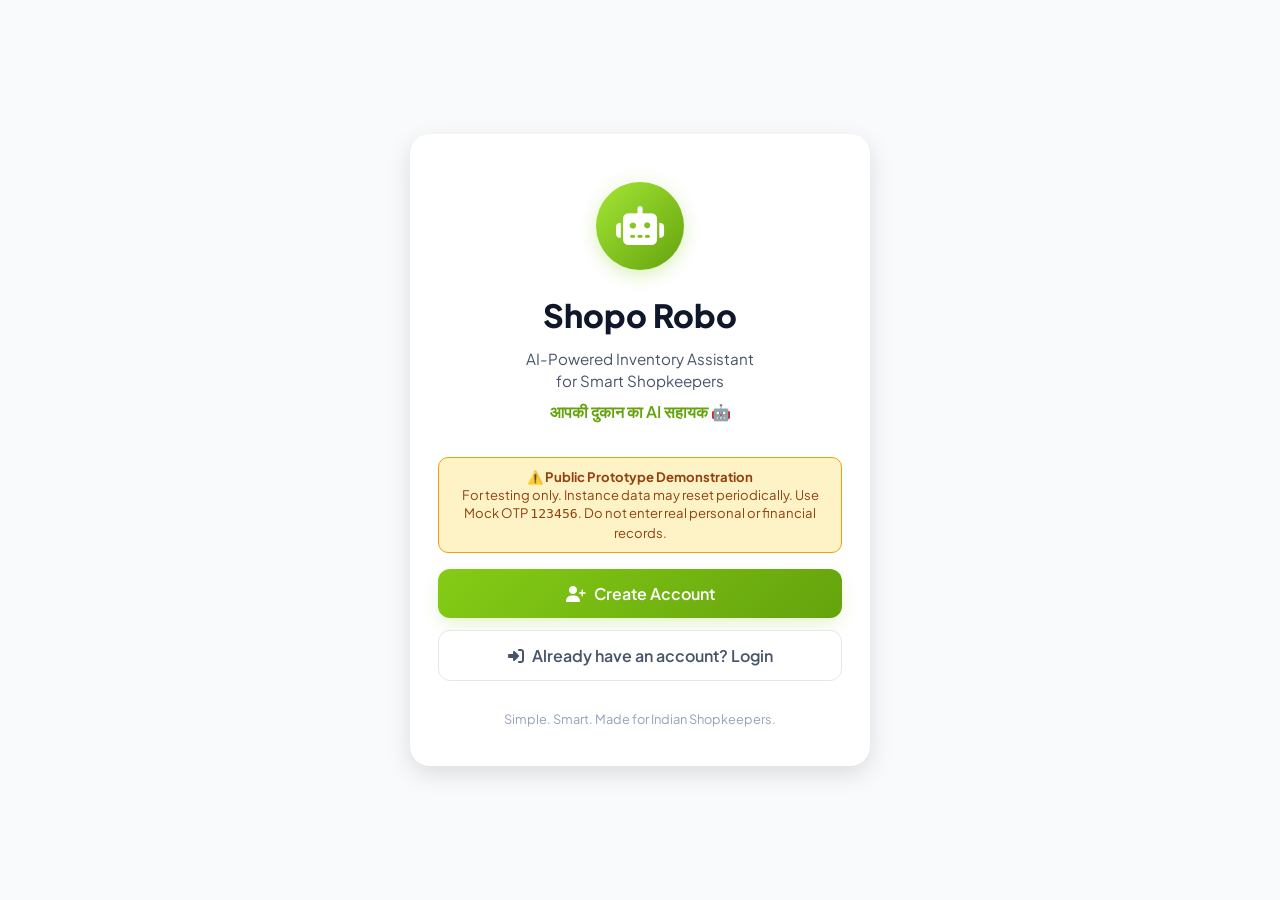
==== auth/index.html @ c1ab6dae "Initial Shopo Robo prototype" ====
<!DOCTYPE html>
<html lang="en">
<head>
    <meta charset="UTF-8">
    <meta name="viewport" content="width=device-width, initial-scale=1.0, maximum-scale=1.0, user-scalable=no">
    <title>Shopo Robo — Welcome</title>
    <link rel="icon" href="/icons/icon.svg" type="image/svg+xml">
    <link rel="manifest" href="/manifest.json">
    <link href="https://fonts.googleapis.com/css2?family=Plus+Jakarta+Sans:wght@400;500;600;700;800&display=swap" rel="stylesheet">
    <link rel="stylesheet" href="https://cdnjs.cloudflare.com/ajax/libs/font-awesome/6.5.1/css/all.min.css">
    <link rel="stylesheet" href="auth.css">
</head>
<body>
    <!-- ============================================= -->
    <!-- PROGRESS BAR (visible during registration)    -->
    <!-- ============================================= -->
    <div class="progress-bar-container" id="progressBar" style="display:none;">
        <div class="progress-track">
            <div class="progress-step completed" data-step="1">
                <div class="step-circle">1</div>
                <span class="step-label">Details</span>
            </div>
            <div class="progress-line" data-line="1"></div>
            <div class="progress-step" data-step="2">
                <div class="step-circle">2</div>
                <span class="step-label">Verify</span>
            </div>
            <div class="progress-line" data-line="2"></div>
            <div class="progress-step" data-step="3">
                <div class="step-circle">3</div>
                <span class="step-label">Password</span>
            </div>
            <div class="progress-line" data-line="3"></div>
            <div class="progress-step" data-step="4">
                <div class="step-circle">4</div>
                <span class="step-label">Shop</span>
            </div>
        </div>
    </div>

    <!-- ============================================= -->
    <!-- TOAST NOTIFICATION                            -->
    <!-- ============================================= -->
    <div class="toast-container" id="toastContainer"></div>

    <!-- ============================================= -->
    <!-- SCREEN 1: WELCOME                             -->
    <!-- ============================================= -->
    <div class="auth-screen active" id="screen-welcome">
        <div class="auth-card welcome-card">
            <div class="brand-mascot">
                <div class="mascot-circle">
                    <i class="fas fa-robot"></i>
                </div>
                <div class="mascot-glow"></div>
            </div>
            <h1 class="brand-title">Shopo Robo</h1>
            <p class="brand-tagline">AI-Powered Inventory Assistant<br>for Smart Shopkeepers</p>
            <p class="brand-hindi">आपकी दुकान का AI सहायक 🤖</p>

            <div class="prototype-warning-banner" style="background:#FEF3C7; border:1px solid #F59E0B; color:#92400E; padding:10px 14px; border-radius:10px; margin:16px 0; font-size:0.82rem; line-height:1.4; text-align:center;">
                <strong>⚠️ Public Prototype Demonstration</strong><br>
                For testing only. Instance data may reset periodically. Use Mock OTP <code>123456</code>. Do not enter real personal or financial records.
            </div>

            <div class="welcome-actions">
                <button class="btn btn-primary btn-lg" onclick="navigateTo('register')">
                    <i class="fas fa-user-plus"></i> Create Account
                </button>
                <button class="btn btn-secondary btn-lg" onclick="navigateTo('login')">
                    <i class="fas fa-sign-in-alt"></i> Already have an account? Login
                </button>
            </div>

            <div class="welcome-footer">
                <p>Simple. Smart. Made for Indian Shopkeepers.</p>
            </div>
        </div>
    </div>

    <!-- ============================================= -->
    <!-- SCREEN 2: CREATE ACCOUNT (Registration)       -->
    <!-- ============================================= -->
    <div class="auth-screen" id="screen-register">
        <div class="auth-card">
            <button class="btn-back" onclick="navigateTo('welcome')">
                <i class="fas fa-arrow-left"></i> Back
            </button>
            <div class="card-header">
                <div class="header-icon"><i class="fas fa-user-plus"></i></div>
                <h2>Create Your Account</h2>
                <p>Start managing your shop with AI</p>
            </div>

            <form id="registerForm" onsubmit="handleRegister(event)">
                <div class="form-group">
                    <label for="regName">
                        <i class="fas fa-user"></i> Full Name
                    </label>
                    <input type="text" id="regName" placeholder="e.g. Ramesh Kumar"
                           required autocomplete="name" maxlength="100">
                    <span class="field-hint">Your name as it appears on your shop</span>
                </div>

                <div class="form-group">
                    <label for="regEmail">
                        <i class="fas fa-envelope"></i> Email Address
                    </label>
                    <input type="email" id="regEmail" placeholder="e.g. ramesh@gmail.com"
                           required autocomplete="email">
                    <span class="field-hint">For account recovery and updates</span>
                </div>

                <div class="form-group">
                    <label for="regMobile">
                        <i class="fas fa-mobile-alt"></i> Mobile Number
                    </label>
                    <div class="mobile-input-group">
                        <span class="country-code">+91</span>
                        <input type="tel" id="regMobile" placeholder="9876543210"
                               required pattern="[6-9][0-9]{9}" maxlength="10"
                               autocomplete="tel">
                    </div>
                    <span class="field-hint">10-digit Indian mobile number (starting with 6-9)</span>
                </div>

                <button type="submit" class="btn btn-primary btn-lg btn-block" id="btnRegister">
                    Continue <i class="fas fa-arrow-right"></i>
                </button>
            </form>
        </div>
    </div>

    <!-- ============================================= -->
    <!-- SCREEN 3: OTP VERIFICATION                    -->
    <!-- ============================================= -->
    <div class="auth-screen" id="screen-otp">
        <div class="auth-card">
            <button class="btn-back" onclick="navigateTo('register')">
                <i class="fas fa-arrow-left"></i> Back
            </button>
            <div class="card-header">
                <div class="header-icon"><i class="fas fa-shield-alt"></i></div>
                <h2>Verify Your Mobile</h2>
                <p>Enter the 6-digit OTP sent to <strong id="otpMobileDisplay"></strong></p>
            </div>

            <!-- Mock mode banner -->
            <div class="mock-banner" id="mockBanner" style="display:none;" title="Click to fill mock OTP">
                <i class="fas fa-flask"></i>
                <span>
                    <strong>Development Mode</strong> — No real SMS sent.<br>
                    Use OTP: <code id="mockOtpCode">123456</code> <span style="font-size:0.75rem; text-decoration:underline; cursor:pointer;">(click to auto-fill)</span>
                </span>
            </div>

            <form id="otpForm" onsubmit="handleOtpVerify(event)">
                <div class="otp-input-group">
                    <input type="text" class="otp-box" maxlength="1" data-index="0" inputmode="numeric" pattern="[0-9]" autocomplete="one-time-code">
                    <input type="text" class="otp-box" maxlength="1" data-index="1" inputmode="numeric" pattern="[0-9]">
                    <input type="text" class="otp-box" maxlength="1" data-index="2" inputmode="numeric" pattern="[0-9]">
                    <input type="text" class="otp-box" maxlength="1" data-index="3" inputmode="numeric" pattern="[0-9]">
                    <input type="text" class="otp-box" maxlength="1" data-index="4" inputmode="numeric" pattern="[0-9]">
                    <input type="text" class="otp-box" maxlength="1" data-index="5" inputmode="numeric" pattern="[0-9]">
                </div>

                <button type="submit" class="btn btn-primary btn-lg btn-block" id="btnVerifyOtp">
                    Verify OTP <i class="fas fa-check"></i>
                </button>

                <div class="otp-footer">
                    <p class="otp-timer" id="otpTimer">Resend OTP in <span id="otpCountdown">30</span>s</p>
                    <button type="button" class="btn-link" id="btnResendOtp" onclick="handleResendOtp()" style="display:none;">
                        <i class="fas fa-redo"></i> Resend OTP
                    </button>
                </div>
            </form>
        </div>
    </div>

    <!-- ============================================= -->
    <!-- SCREEN 4: CREATE PASSWORD                     -->
    <!-- ============================================= -->
    <div class="auth-screen" id="screen-password">
        <div class="auth-card">
            <button class="btn-back" onclick="navigateTo('otp')">
                <i class="fas fa-arrow-left"></i> Back
            </button>
            <div class="card-header">
                <div class="header-icon"><i class="fas fa-lock"></i></div>
                <h2>Create Your Password</h2>
                <p>Choose a strong password for your account</p>
            </div>

            <form id="passwordForm" onsubmit="handleSetPassword(event)">
                <div class="form-group">
                    <label for="newPassword">
                        <i class="fas fa-lock"></i> Password
                    </label>
                    <div class="password-input-group">
                        <input type="password" id="newPassword" placeholder="Create a password"
                               required minlength="8" autocomplete="new-password">
                        <button type="button" class="btn-toggle-pw" onclick="togglePassword('newPassword', this)">
                            <i class="fas fa-eye"></i>
                        </button>
                    </div>
                    <!-- Password strength indicator -->
                    <div class="pw-strength" id="pwStrength">
                        <div class="pw-strength-bar">
                            <div class="pw-strength-fill" id="pwStrengthFill"></div>
                        </div>
                        <span class="pw-strength-label" id="pwStrengthLabel"></span>
                    </div>
                    <ul class="pw-rules" id="pwRules">
                        <li id="rule-length"><i class="fas fa-circle"></i> At least 8 characters</li>
                        <li id="rule-upper"><i class="fas fa-circle"></i> One uppercase letter</li>
                        <li id="rule-digit"><i class="fas fa-circle"></i> One number</li>
                    </ul>
                </div>

                <div class="form-group">
                    <label for="confirmPassword">
                        <i class="fas fa-lock"></i> Confirm Password
                    </label>
                    <div class="password-input-group">
                        <input type="password" id="confirmPassword" placeholder="Re-enter your password"
                               required minlength="8" autocomplete="new-password">
                        <button type="button" class="btn-toggle-pw" onclick="togglePassword('confirmPassword', this)">
                            <i class="fas fa-eye"></i>
                        </button>
                    </div>
                    <span class="field-error" id="confirmError" style="display:none;">Passwords do not match</span>
                </div>

                <button type="submit" class="btn btn-primary btn-lg btn-block" id="btnSetPassword">
                    Create Account <i class="fas fa-check-circle"></i>
                </button>
            </form>
        </div>
    </div>

    <!-- ============================================= -->
    <!-- SCREEN 5: LOGIN                               -->
    <!-- ============================================= -->
    <div class="auth-screen" id="screen-login">
        <div class="auth-card">
            <button class="btn-back" onclick="navigateTo('welcome')">
                <i class="fas fa-arrow-left"></i> Back
            </button>
            <div class="card-header">
                <div class="header-icon"><i class="fas fa-sign-in-alt"></i></div>
                <h2>Welcome Back!</h2>
                <p>Login to your Shopo Robo account</p>
            </div>

            <form id="loginForm" onsubmit="handleLogin(event)">
                <div class="form-group">
                    <label for="loginId">
                        <i class="fas fa-user"></i> Email or Mobile Number
                    </label>
                    <input type="text" id="loginId" placeholder="e.g. ramesh@gmail.com or 9876543210"
                           required autocomplete="username">
                </div>

                <div class="form-group">
                    <label for="loginPassword">
                        <i class="fas fa-lock"></i> Password
                    </label>
                    <div class="password-input-group">
                        <input type="password" id="loginPassword" placeholder="Enter your password"
                               required autocomplete="current-password">
                        <button type="button" class="btn-toggle-pw" onclick="togglePassword('loginPassword', this)">
                            <i class="fas fa-eye"></i>
                        </button>
                    </div>
                </div>

                <button type="submit" class="btn btn-primary btn-lg btn-block" id="btnLogin">
                    Login <i class="fas fa-arrow-right"></i>
                </button>

                <div class="login-footer">
                    <button type="button" class="btn-link" onclick="navigateTo('forgot')">
                        Forgot your password?
                    </button>
                    <p class="divider-text">Don't have an account?</p>
                    <button type="button" class="btn btn-secondary btn-block" onclick="navigateTo('register')">
                        <i class="fas fa-user-plus"></i> Create Account
                    </button>
                </div>
            </form>
        </div>
    </div>

    <!-- ============================================= -->
    <!-- SCREEN 6: FORGOT PASSWORD                     -->
    <!-- ============================================= -->
    <div class="auth-screen" id="screen-forgot">
        <div class="auth-card">
            <button class="btn-back" onclick="navigateTo('login')">
                <i class="fas fa-arrow-left"></i> Back
            </button>
            <div class="card-header">
                <div class="header-icon"><i class="fas fa-key"></i></div>
                <h2>Reset Password</h2>
                <p>We'll send an OTP to your registered mobile number</p>
            </div>

            <!-- Sub-step 1: Enter mobile -->
            <div id="forgotStep1">
                <form onsubmit="handleForgotSendOtp(event)">
                    <div class="form-group">
                        <label for="forgotMobile">
                            <i class="fas fa-mobile-alt"></i> Registered Mobile Number
                        </label>
                        <div class="mobile-input-group">
                            <span class="country-code">+91</span>
                            <input type="tel" id="forgotMobile" placeholder="9876543210"
                                   required pattern="[6-9][0-9]{9}" maxlength="10">
                        </div>
                    </div>
                    <button type="submit" class="btn btn-primary btn-lg btn-block" id="btnForgotSendOtp">
                        Send OTP <i class="fas fa-paper-plane"></i>
                    </button>
                </form>
            </div>

            <!-- Sub-step 2: Verify OTP -->
            <div id="forgotStep2" style="display:none;">
                <div class="mock-banner" id="forgotMockBanner" style="display:none;" title="Click to fill mock OTP">
                    <i class="fas fa-flask"></i>
                    <span>
                        <strong>Development Mode</strong> — No real SMS sent.<br>
                        Use OTP: <code id="forgotMockOtpCode">123456</code> <span style="font-size:0.75rem; text-decoration:underline; cursor:pointer;">(click to auto-fill)</span>
                    </span>
                </div>
                <form onsubmit="handleForgotVerifyOtp(event)">
                    <p class="forgot-otp-info">OTP sent to <strong id="forgotOtpMobileDisplay"></strong></p>
                    <div class="otp-input-group forgot-otp-group">
                        <input type="text" class="otp-box forgot-otp-box" maxlength="1" data-index="0" inputmode="numeric">
                        <input type="text" class="otp-box forgot-otp-box" maxlength="1" data-index="1" inputmode="numeric">
                        <input type="text" class="otp-box forgot-otp-box" maxlength="1" data-index="2" inputmode="numeric">
                        <input type="text" class="otp-box forgot-otp-box" maxlength="1" data-index="3" inputmode="numeric">
                        <input type="text" class="otp-box forgot-otp-box" maxlength="1" data-index="4" inputmode="numeric">
                        <input type="text" class="otp-box forgot-otp-box" maxlength="1" data-index="5" inputmode="numeric">
                    </div>
                    <button type="submit" class="btn btn-primary btn-lg btn-block" id="btnForgotVerifyOtp">
                        Verify <i class="fas fa-check"></i>
                    </button>
                    <div class="otp-footer">
                        <p class="otp-timer" id="forgotOtpTimer">Resend OTP in <span id="forgotOtpCountdown">30</span>s</p>
                        <button type="button" class="btn-link" id="btnForgotResend" onclick="handleForgotResendOtp()" style="display:none;">
                            <i class="fas fa-redo"></i> Resend OTP
                        </button>
                    </div>
                </form>
            </div>

            <!-- Sub-step 3: New password -->
            <div id="forgotStep3" style="display:none;">
                <form onsubmit="handleForgotResetPassword(event)">
                    <div class="form-group">
                        <label for="forgotNewPassword">
                            <i class="fas fa-lock"></i> New Password
                        </label>
                        <div class="password-input-group">
                            <input type="password" id="forgotNewPassword" placeholder="Create new password"
                                   required minlength="8">
                            <button type="button" class="btn-toggle-pw" onclick="togglePassword('forgotNewPassword', this)">
                                <i class="fas fa-eye"></i>
                            </button>
                        </div>
                    </div>
                    <div class="form-group">
                        <label for="forgotConfirmPassword">
                            <i class="fas fa-lock"></i> Confirm New Password
                        </label>
                        <div class="password-input-group">
                            <input type="password" id="forgotConfirmPassword" placeholder="Re-enter new password"
                                   required minlength="8">
                            <button type="button" class="btn-toggle-pw" onclick="togglePassword('forgotConfirmPassword', this)">
                                <i class="fas fa-eye"></i>
                            </button>
                        </div>
                    </div>
                    <button type="submit" class="btn btn-primary btn-lg btn-block" id="btnForgotReset">
                        Reset Password <i class="fas fa-check-circle"></i>
                    </button>
                </form>
            </div>
        </div>
    </div>

    <!-- ============================================= -->
    <!-- SCREEN 7: REGISTRATION SUCCESS                -->
    <!-- ============================================= -->
    <div class="auth-screen" id="screen-success">
        <div class="auth-card success-card">
            <div class="success-animation">
                <div class="success-circle">
                    <i class="fas fa-check"></i>
                </div>
                <div class="confetti-container" id="confettiContainer"></div>
            </div>
            <h2>Account Created! 🎉</h2>
            <p class="success-message">Welcome to Shopo Robo, <strong id="successUserName"></strong>!</p>
            <p class="success-sub">Your account is ready. Let's set up your shop now.</p>

            <button class="btn btn-primary btn-lg" onclick="navigateTo('shop-setup')">
                <i class="fas fa-store"></i> Set Up My Shop
            </button>
        </div>
    </div>

    <!-- ============================================= -->
    <!-- SCREEN 8: SHOP SETUP                          -->
    <!-- ============================================= -->
    <div class="auth-screen" id="screen-shop-setup">
        <div class="auth-card">
            <div class="card-header">
                <div class="header-icon"><i class="fas fa-store"></i></div>
                <h2>Set Up Your Shop</h2>
                <p>Tell us about your business</p>
            </div>

            <form id="shopSetupForm" onsubmit="handleShopSetup(event)">
                <div class="form-group">
                    <label for="shopName">
                        <i class="fas fa-store-alt"></i> Shop Name
                    </label>
                    <input type="text" id="shopName" placeholder="e.g. Sharma General Store"
                           required maxlength="100">
                </div>

                <div class="form-group">
                    <label>
                        <i class="fas fa-th-large"></i> Shop Type
                    </label>
                    <div class="shop-type-grid">
                        <label class="shop-type-option">
                            <input type="radio" name="shopType" value="Grocery & Kirana Store" checked>
                            <div class="shop-type-card">
                                <i class="fas fa-shopping-basket"></i>
                                <span>Grocery &amp; Kirana</span>
                            </div>
                        </label>
                        <label class="shop-type-option">
                            <input type="radio" name="shopType" value="Pharmacy & Medical Store">
                            <div class="shop-type-card">
                                <i class="fas fa-pills"></i>
                                <span>Pharmacy</span>
                            </div>
                        </label>
                        <label class="shop-type-option">
                            <input type="radio" name="shopType" value="Electronics & Mobile Store">
                            <div class="shop-type-card">
                                <i class="fas fa-laptop"></i>
                                <span>Electronics</span>
                            </div>
                        </label>
                        <label class="shop-type-option">
                            <input type="radio" name="shopType" value="Fashion & Clothing Store">
                            <div class="shop-type-card">
                                <i class="fas fa-tshirt"></i>
                                <span>Fashion</span>
                            </div>
                        </label>
                        <label class="shop-type-option">
                            <input type="radio" name="shopType" value="Bakery & Sweets Shop">
                            <div class="shop-type-card">
                                <i class="fas fa-birthday-cake"></i>
                                <span>Bakery</span>
                            </div>
                        </label>
                        <label class="shop-type-option">
                            <input type="radio" name="shopType" value="Hardware & Paint Store">
                            <div class="shop-type-card">
                                <i class="fas fa-tools"></i>
                                <span>Hardware</span>
                            </div>
                        </label>
                    </div>
                </div>

                <div class="form-group">
                    <label for="shopAddress">
                        <i class="fas fa-map-marker-alt"></i> Shop Address <span class="optional">(Optional)</span>
                    </label>
                    <textarea id="shopAddress" placeholder="e.g. Shop No. 5, Main Market, Hapur, UP"
                              rows="2" maxlength="250"></textarea>
                </div>

                <button type="submit" class="btn btn-primary btn-lg btn-block" id="btnShopSetup">
                    <i class="fas fa-rocket"></i> Start Using Shopo Robo
                </button>

                <button type="button" class="btn-link skip-link" onclick="skipShopSetup()">
                    Skip for now — I'll set this up later
                </button>
            </form>
        </div>
    </div>

    <!-- ============================================= -->
    <!-- LOADING OVERLAY                               -->
    <!-- ============================================= -->
    <div class="loading-overlay" id="loadingOverlay" style="display:none;">
        <div class="loading-spinner">
            <div class="spinner-ring"></div>
            <p>Please wait...</p>
        </div>
    </div>

    <script src="auth.js"></script>
</body>
</html>
---- auth/auth.css ----
/*
 * Shopo Robo — Auth Screens Stylesheet
 * ======================================
 * Design System: Lime Green (#84CC16) + White
 * Typography:    Plus Jakarta Sans
 * Approach:      Mobile-first responsive
 */

/* ── Reset & Base ── */
*, *::before, *::after {
    box-sizing: border-box;
    margin: 0;
    padding: 0;
}

:root {
    --lime-50:  #F7FEE7;
    --lime-100: #ECFCCB;
    --lime-200: #D9F99D;
    --lime-300: #BEF264;
    --lime-400: #A3E635;
    --lime-500: #84CC16;
    --lime-600: #65A30D;
    --lime-700: #4D7C0F;

    --bg-main:  #F8FAFC;
    --bg-card:  #FFFFFF;

    --text-primary:   #0F172A;
    --text-secondary: #475569;
    --text-muted:     #94A3B8;

    --border-color: #E2E8F0;
    --border-light: #F1F5F9;

    --red-500:    #EF4444;
    --red-100:    #FEE2E2;
    --green-500:  #22C55E;
    --green-100:  #DCFCE7;
    --yellow-500: #F59E0B;
    --yellow-100: #FEF3C7;
    --blue-500:   #3B82F6;
    --blue-100:   #DBEAFE;

    --shadow-sm:  0 1px 2px rgba(0,0,0,0.05);
    --shadow-md:  0 4px 12px rgba(0,0,0,0.08);
    --shadow-lg:  0 8px 24px rgba(0,0,0,0.12);
    --shadow-lime: 0 8px 20px -4px rgba(132,204,22,0.25);

    --radius-sm:   8px;
    --radius-md:  12px;
    --radius-lg:  16px;
    --radius-xl:  20px;
    --radius-full: 9999px;

    --font-sans: 'Plus Jakarta Sans', -apple-system, BlinkMacSystemFont, "Segoe UI", Roboto, sans-serif;
}

html { font-size: 16px; }

body {
    font-family: var(--font-sans);
    background: var(--bg-main);
    color: var(--text-primary);
    min-height: 100vh;
    line-height: 1.6;
    -webkit-font-smoothing: antialiased;
}

/* ── Screen Container ── */
.auth-screen {
    display: none;
    min-height: 100vh;
    padding: 24px 16px;
    justify-content: center;
    align-items: center;
    animation: fadeIn 0.35s ease;
}
.auth-screen.active {
    display: flex;
}

@keyframes fadeIn {
    from { opacity: 0; transform: translateY(12px); }
    to   { opacity: 1; transform: translateY(0); }
}

@keyframes slideUp {
    from { opacity: 0; transform: translateY(24px); }
    to   { opacity: 1; transform: translateY(0); }
}

/* ── Auth Card ── */
.auth-card {
    background: var(--bg-card);
    border-radius: var(--radius-xl);
    box-shadow: var(--shadow-lg);
    padding: 36px 28px;
    width: 100%;
    max-width: 420px;
    position: relative;
    animation: slideUp 0.4s ease;
}

.card-header {
    text-align: center;
    margin-bottom: 28px;
}

.header-icon {
    width: 56px;
    height: 56px;
    border-radius: var(--radius-full);
    background: var(--lime-50);
    color: var(--lime-600);
    display: flex;
    align-items: center;
    justify-content: center;
    font-size: 1.4rem;
    margin: 0 auto 14px;
}

.card-header h2 {
    font-size: 1.5rem;
    font-weight: 700;
    color: var(--text-primary);
    margin-bottom: 4px;
}

.card-header p {
    color: var(--text-secondary);
    font-size: 0.9rem;
}

/* ── Back Button ── */
.btn-back {
    position: absolute;
    top: 16px;
    left: 16px;
    background: none;
    border: none;
    color: var(--text-secondary);
    font-size: 0.85rem;
    font-family: var(--font-sans);
    cursor: pointer;
    display: flex;
    align-items: center;
    gap: 6px;
    padding: 6px 10px;
    border-radius: var(--radius-sm);
    transition: all 0.2s;
}
.btn-back:hover {
    background: var(--lime-50);
    color: var(--lime-700);
}

/* ══════════════════════════════════════
   WELCOME SCREEN
   ══════════════════════════════════════ */

.welcome-card {
    text-align: center;
    padding: 48px 28px 36px;
}

.brand-mascot {
    position: relative;
    margin-bottom: 20px;
}

.mascot-circle {
    width: 88px;
    height: 88px;
    border-radius: var(--radius-full);
    background: linear-gradient(135deg, var(--lime-400), var(--lime-600));
    display: flex;
    align-items: center;
    justify-content: center;
    font-size: 2.4rem;
    color: #FFF;
    margin: 0 auto;
    position: relative;
    z-index: 1;
    box-shadow: var(--shadow-lime);
}

.mascot-glow {
    position: absolute;
    top: 50%;
    left: 50%;
    transform: translate(-50%, -50%);
    width: 120px;
    height: 120px;
    border-radius: var(--radius-full);
    background: radial-gradient(circle, rgba(132,204,22,0.2) 0%, transparent 70%);
    animation: pulse 2.5s ease-in-out infinite;
}

@keyframes pulse {
    0%, 100% { transform: translate(-50%, -50%) scale(1); opacity: 0.6; }
    50%      { transform: translate(-50%, -50%) scale(1.15); opacity: 1; }
}

.brand-title {
    font-size: 2rem;
    font-weight: 800;
    color: var(--text-primary);
    margin-bottom: 6px;
}

.brand-tagline {
    color: var(--text-secondary);
    font-size: 0.95rem;
    margin-bottom: 6px;
    line-height: 1.5;
}

.brand-hindi {
    color: var(--lime-600);
    font-size: 1rem;
    font-weight: 600;
    margin-bottom: 32px;
}

.welcome-actions {
    display: flex;
    flex-direction: column;
    gap: 12px;
}

.welcome-footer {
    margin-top: 28px;
    color: var(--text-muted);
    font-size: 0.8rem;
}

/* ══════════════════════════════════════
   BUTTONS
   ══════════════════════════════════════ */

.btn {
    display: inline-flex;
    align-items: center;
    justify-content: center;
    gap: 8px;
    font-family: var(--font-sans);
    font-weight: 600;
    border: none;
    border-radius: var(--radius-md);
    cursor: pointer;
    transition: all 0.25s ease;
    font-size: 0.95rem;
    padding: 12px 24px;
    text-decoration: none;
}

.btn-lg {
    padding: 14px 28px;
    font-size: 1rem;
}

.btn-block {
    width: 100%;
}

.btn-primary {
    background: linear-gradient(135deg, var(--lime-500), var(--lime-600));
    color: #FFF;
    box-shadow: var(--shadow-lime);
}
.btn-primary:hover {
    background: linear-gradient(135deg, var(--lime-600), var(--lime-700));
    box-shadow: 0 10px 24px -4px rgba(132,204,22,0.35);
    transform: translateY(-1px);
}
.btn-primary:active {
    transform: translateY(0);
}
.btn-primary:disabled {
    opacity: 0.6;
    cursor: not-allowed;
    transform: none;
    box-shadow: none;
}

.btn-secondary {
    background: var(--bg-card);
    color: var(--text-secondary);
    border: 1.5px solid var(--border-color);
}
.btn-secondary:hover {
    background: var(--lime-50);
    border-color: var(--lime-300);
    color: var(--lime-700);
}

.btn-link {
    background: none;
    border: none;
    color: var(--lime-600);
    font-family: var(--font-sans);
    font-weight: 600;
    font-size: 0.9rem;
    cursor: pointer;
    text-decoration: none;
    padding: 4px;
}
.btn-link:hover {
    color: var(--lime-700);
    text-decoration: underline;
}

/* ══════════════════════════════════════
   FORM CONTROLS
   ══════════════════════════════════════ */

.form-group {
    margin-bottom: 20px;
}

.form-group label {
    display: flex;
    align-items: center;
    gap: 6px;
    font-weight: 600;
    font-size: 0.85rem;
    color: var(--text-primary);
    margin-bottom: 6px;
}
.form-group label i {
    color: var(--lime-500);
    font-size: 0.8rem;
}

.form-group input[type="text"],
.form-group input[type="email"],
.form-group input[type="tel"],
.form-group input[type="password"],
.form-group textarea {
    width: 100%;
    padding: 12px 14px;
    border: 1.5px solid var(--border-color);
    border-radius: var(--radius-sm);
    font-family: var(--font-sans);
    font-size: 0.95rem;
    color: var(--text-primary);
    background: var(--bg-card);
    transition: all 0.2s;
    outline: none;
}

.form-group input:focus,
.form-group textarea:focus {
    border-color: var(--lime-500);
    box-shadow: 0 0 0 3px rgba(132,204,22,0.15);
}

.form-group input.error,
.form-group textarea.error {
    border-color: var(--red-500);
    box-shadow: 0 0 0 3px rgba(239,68,68,0.1);
}

.form-group textarea {
    resize: vertical;
    min-height: 60px;
}

.field-hint {
    display: block;
    font-size: 0.78rem;
    color: var(--text-muted);
    margin-top: 4px;
}

.field-error {
    display: block;
    font-size: 0.8rem;
    color: var(--red-500);
    margin-top: 4px;
    font-weight: 500;
}

.optional {
    font-weight: 400;
    color: var(--text-muted);
    font-size: 0.8rem;
}

/* Mobile input with country code */
.mobile-input-group {
    display: flex;
    align-items: center;
    border: 1.5px solid var(--border-color);
    border-radius: var(--radius-sm);
    transition: all 0.2s;
    overflow: hidden;
}
.mobile-input-group:focus-within {
    border-color: var(--lime-500);
    box-shadow: 0 0 0 3px rgba(132,204,22,0.15);
}

.country-code {
    padding: 12px 12px;
    background: var(--lime-50);
    color: var(--lime-700);
    font-weight: 700;
    font-size: 0.95rem;
    border-right: 1.5px solid var(--border-color);
    user-select: none;
}

.mobile-input-group input {
    border: none !important;
    box-shadow: none !important;
    border-radius: 0 !important;
}

/* Password input with toggle */
.password-input-group {
    display: flex;
    align-items: center;
    border: 1.5px solid var(--border-color);
    border-radius: var(--radius-sm);
    transition: all 0.2s;
    overflow: hidden;
}
.password-input-group:focus-within {
    border-color: var(--lime-500);
    box-shadow: 0 0 0 3px rgba(132,204,22,0.15);
}
.password-input-group input {
    border: none !important;
    box-shadow: none !important;
    border-radius: 0 !important;
    flex: 1;
}

.btn-toggle-pw {
    background: none;
    border: none;
    padding: 12px 14px;
    color: var(--text-muted);
    cursor: pointer;
    font-size: 1rem;
    transition: color 0.2s;
}
.btn-toggle-pw:hover {
    color: var(--lime-600);
}

/* ══════════════════════════════════════
   PROGRESS BAR
   ══════════════════════════════════════ */

.progress-bar-container {
    position: fixed;
    top: 0;
    left: 0;
    right: 0;
    z-index: 100;
    background: var(--bg-card);
    padding: 16px 20px;
    box-shadow: var(--shadow-sm);
}

.progress-track {
    display: flex;
    align-items: center;
    justify-content: center;
    max-width: 400px;
    margin: 0 auto;
}

.progress-step {
    display: flex;
    flex-direction: column;
    align-items: center;
    gap: 4px;
    position: relative;
}

.step-circle {
    width: 32px;
    height: 32px;
    border-radius: var(--radius-full);
    display: flex;
    align-items: center;
    justify-content: center;
    font-size: 0.8rem;
    font-weight: 700;
    background: var(--border-light);
    color: var(--text-muted);
    border: 2px solid var(--border-color);
    transition: all 0.3s;
}

.progress-step.completed .step-circle,
.progress-step.active .step-circle {
    background: var(--lime-500);
    color: #FFF;
    border-color: var(--lime-500);
    box-shadow: 0 2px 8px rgba(132,204,22,0.3);
}

.progress-step.completed .step-circle {
    background: var(--lime-600);
    border-color: var(--lime-600);
}

.step-label {
    font-size: 0.68rem;
    font-weight: 600;
    color: var(--text-muted);
    text-transform: uppercase;
    letter-spacing: 0.3px;
}

.progress-step.completed .step-label,
.progress-step.active .step-label {
    color: var(--lime-700);
}

.progress-line {
    flex: 1;
    height: 3px;
    background: var(--border-color);
    margin: 0 8px;
    margin-bottom: 18px;
    border-radius: 2px;
    transition: background 0.4s;
    min-width: 28px;
}

.progress-line.completed {
    background: var(--lime-500);
}

/* ══════════════════════════════════════
   OTP INPUT
   ══════════════════════════════════════ */

.otp-input-group {
    display: flex;
    justify-content: center;
    gap: 10px;
    margin: 24px 0;
}

.otp-box {
    width: 48px;
    height: 56px;
    text-align: center;
    font-size: 1.4rem;
    font-weight: 700;
    font-family: var(--font-sans);
    border: 2px solid var(--border-color);
    border-radius: var(--radius-sm);
    outline: none;
    transition: all 0.2s;
    color: var(--text-primary);
    background: var(--bg-card);
}

.otp-box:focus {
    border-color: var(--lime-500);
    box-shadow: 0 0 0 3px rgba(132,204,22,0.2);
}

.otp-box.filled {
    border-color: var(--lime-500);
    background: var(--lime-50);
}

.otp-box.error {
    border-color: var(--red-500);
    background: var(--red-100);
    animation: shake 0.4s ease;
}

@keyframes shake {
    0%, 100% { transform: translateX(0); }
    25%      { transform: translateX(-6px); }
    75%      { transform: translateX(6px); }
}

.otp-footer {
    text-align: center;
    margin-top: 16px;
}

.otp-timer {
    color: var(--text-muted);
    font-size: 0.85rem;
}

.otp-timer span {
    font-weight: 700;
    color: var(--lime-600);
}

/* ══════════════════════════════════════
   MOCK MODE BANNER
   ══════════════════════════════════════ */

.mock-banner {
    background: var(--yellow-100);
    border: 1.5px solid var(--yellow-500);
    border-radius: var(--radius-sm);
    padding: 12px 14px;
    display: flex;
    align-items: flex-start;
    gap: 10px;
    margin-bottom: 20px;
    font-size: 0.82rem;
    color: #92400E;
}

.mock-banner i {
    font-size: 1.1rem;
    margin-top: 2px;
    color: var(--yellow-500);
}

.mock-banner code {
    background: #FFF;
    padding: 2px 8px;
    border-radius: 4px;
    font-weight: 700;
    font-size: 1rem;
    color: var(--text-primary);
    letter-spacing: 3px;
}

/* ══════════════════════════════════════
   PASSWORD STRENGTH
   ══════════════════════════════════════ */

.pw-strength {
    display: flex;
    align-items: center;
    gap: 10px;
    margin-top: 8px;
}

.pw-strength-bar {
    flex: 1;
    height: 5px;
    background: var(--border-light);
    border-radius: 3px;
    overflow: hidden;
}

.pw-strength-fill {
    height: 100%;
    width: 0%;
    border-radius: 3px;
    transition: all 0.3s;
}

.pw-strength-label {
    font-size: 0.75rem;
    font-weight: 700;
    min-width: 50px;
    text-align: right;
}

.pw-rules {
    list-style: none;
    margin-top: 10px;
    display: flex;
    flex-direction: column;
    gap: 4px;
}

.pw-rules li {
    font-size: 0.78rem;
    color: var(--text-muted);
    display: flex;
    align-items: center;
    gap: 6px;
}

.pw-rules li i {
    font-size: 0.45rem;
    transition: color 0.2s;
}

.pw-rules li.pass {
    color: var(--green-500);
}
.pw-rules li.pass i {
    color: var(--green-500);
}

/* ══════════════════════════════════════
   SUCCESS SCREEN
   ══════════════════════════════════════ */

.success-card {
    text-align: center;
    padding: 48px 28px;
}

.success-animation {
    position: relative;
    margin-bottom: 24px;
}

.success-circle {
    width: 80px;
    height: 80px;
    border-radius: var(--radius-full);
    background: linear-gradient(135deg, var(--green-500), var(--lime-500));
    color: #FFF;
    display: flex;
    align-items: center;
    justify-content: center;
    font-size: 2rem;
    margin: 0 auto;
    animation: popIn 0.5s cubic-bezier(0.175, 0.885, 0.32, 1.275);
    box-shadow: 0 8px 20px rgba(34,197,94,0.3);
}

@keyframes popIn {
    0%   { transform: scale(0); opacity: 0; }
    80%  { transform: scale(1.1); }
    100% { transform: scale(1); opacity: 1; }
}

.success-card h2 {
    font-size: 1.6rem;
    font-weight: 800;
    margin-bottom: 8px;
}

.success-message {
    color: var(--text-secondary);
    font-size: 1rem;
    margin-bottom: 4px;
}

.success-sub {
    color: var(--text-muted);
    font-size: 0.88rem;
    margin-bottom: 28px;
}

/* Confetti */
.confetti-container {
    position: absolute;
    top: 0;
    left: 50%;
    transform: translateX(-50%);
    width: 200px;
    height: 120px;
    pointer-events: none;
    overflow: visible;
}

.confetti-piece {
    position: absolute;
    width: 8px;
    height: 8px;
    border-radius: 2px;
    animation: confettiFall 1.5s ease-out forwards;
    opacity: 0;
}

@keyframes confettiFall {
    0%   { opacity: 1; transform: translateY(0) rotate(0deg); }
    100% { opacity: 0; transform: translateY(80px) rotate(720deg); }
}

/* ══════════════════════════════════════
   SHOP SETUP
   ══════════════════════════════════════ */

.shop-type-grid {
    display: grid;
    grid-template-columns: repeat(3, 1fr);
    gap: 10px;
    margin-top: 8px;
}

.shop-type-option input[type="radio"] {
    display: none;
}

.shop-type-card {
    display: flex;
    flex-direction: column;
    align-items: center;
    gap: 6px;
    padding: 14px 8px;
    border: 2px solid var(--border-color);
    border-radius: var(--radius-md);
    cursor: pointer;
    transition: all 0.25s;
    text-align: center;
}

.shop-type-card i {
    font-size: 1.4rem;
    color: var(--text-muted);
    transition: color 0.2s;
}

.shop-type-card span {
    font-size: 0.72rem;
    font-weight: 600;
    color: var(--text-secondary);
}

.shop-type-option input:checked + .shop-type-card {
    border-color: var(--lime-500);
    background: var(--lime-50);
    box-shadow: 0 0 0 3px rgba(132,204,22,0.15);
}

.shop-type-option input:checked + .shop-type-card i {
    color: var(--lime-600);
}

.shop-type-option input:checked + .shop-type-card span {
    color: var(--lime-700);
}

.shop-type-card:hover {
    border-color: var(--lime-300);
    background: var(--lime-50);
}

.skip-link {
    display: block;
    text-align: center;
    margin-top: 12px;
    font-size: 0.82rem;
    color: var(--text-muted) !important;
}

/* ══════════════════════════════════════
   LOGIN EXTRAS
   ══════════════════════════════════════ */

.login-footer {
    margin-top: 20px;
    text-align: center;
}

.divider-text {
    color: var(--text-muted);
    font-size: 0.82rem;
    margin: 16px 0 10px;
    position: relative;
}

.forgot-otp-info {
    text-align: center;
    color: var(--text-secondary);
    font-size: 0.9rem;
    margin-bottom: 4px;
}

/* ══════════════════════════════════════
   TOAST NOTIFICATIONS
   ══════════════════════════════════════ */

.toast-container {
    position: fixed;
    top: 80px;
    right: 16px;
    z-index: 1000;
    display: flex;
    flex-direction: column;
    gap: 10px;
    max-width: 360px;
}

.toast {
    padding: 14px 18px;
    border-radius: var(--radius-md);
    font-size: 0.88rem;
    font-weight: 500;
    display: flex;
    align-items: flex-start;
    gap: 10px;
    box-shadow: var(--shadow-lg);
    animation: slideInRight 0.35s ease;
    cursor: pointer;
    line-height: 1.4;
}

@keyframes slideInRight {
    from { opacity: 0; transform: translateX(40px); }
    to   { opacity: 1; transform: translateX(0); }
}

.toast-success {
    background: var(--green-100);
    color: #15803D;
    border-left: 4px solid var(--green-500);
}

.toast-error {
    background: var(--red-100);
    color: #B91C1C;
    border-left: 4px solid var(--red-500);
}

.toast-info {
    background: var(--blue-100);
    color: #1D4ED8;
    border-left: 4px solid var(--blue-500);
}

.toast-warning {
    background: var(--yellow-100);
    color: #92400E;
    border-left: 4px solid var(--yellow-500);
}

/* ══════════════════════════════════════
   LOADING OVERLAY
   ══════════════════════════════════════ */

.loading-overlay {
    position: fixed;
    inset: 0;
    background: rgba(248,250,252,0.85);
    backdrop-filter: blur(4px);
    z-index: 2000;
    display: flex;
    align-items: center;
    justify-content: center;
}

.loading-spinner {
    text-align: center;
}

.spinner-ring {
    width: 48px;
    height: 48px;
    border: 4px solid var(--border-color);
    border-top: 4px solid var(--lime-500);
    border-radius: var(--radius-full);
    animation: spin 0.8s linear infinite;
    margin: 0 auto 14px;
}

@keyframes spin {
    to { transform: rotate(360deg); }
}

.loading-spinner p {
    color: var(--text-secondary);
    font-weight: 600;
    font-size: 0.9rem;
}

/* ══════════════════════════════════════
   RESPONSIVE — Mobile First
   ══════════════════════════════════════ */

@media (max-width: 480px) {
    .auth-card {
        padding: 28px 20px;
        border-radius: var(--radius-lg);
    }

    .welcome-card {
        padding: 36px 20px 28px;
    }

    .brand-title {
        font-size: 1.7rem;
    }

    .otp-box {
        width: 42px;
        height: 50px;
        font-size: 1.2rem;
    }

    .otp-input-group {
        gap: 7px;
    }

    .shop-type-grid {
        grid-template-columns: repeat(2, 1fr);
    }

    .progress-track {
        padding: 0 8px;
    }

    .step-label {
        font-size: 0.6rem;
    }

    .step-circle {
        width: 28px;
        height: 28px;
        font-size: 0.72rem;
    }

    .toast-container {
        right: 10px;
        left: 10px;
        max-width: none;
    }
}

@media (min-width: 481px) and (max-width: 768px) {
    .auth-card {
        max-width: 440px;
    }
}

@media (min-width: 769px) {
    .auth-screen {
        padding: 40px 24px;
    }

    .auth-card {
        max-width: 460px;
    }

    .progress-bar-container {
        padding: 18px 32px;
    }
}

/* ── Utility — accessibility ── */
@media (prefers-reduced-motion: reduce) {
    *, *::before, *::after {
        animation-duration: 0.01ms !important;
        animation-iteration-count: 1 !important;
        transition-duration: 0.01ms !important;
    }
}
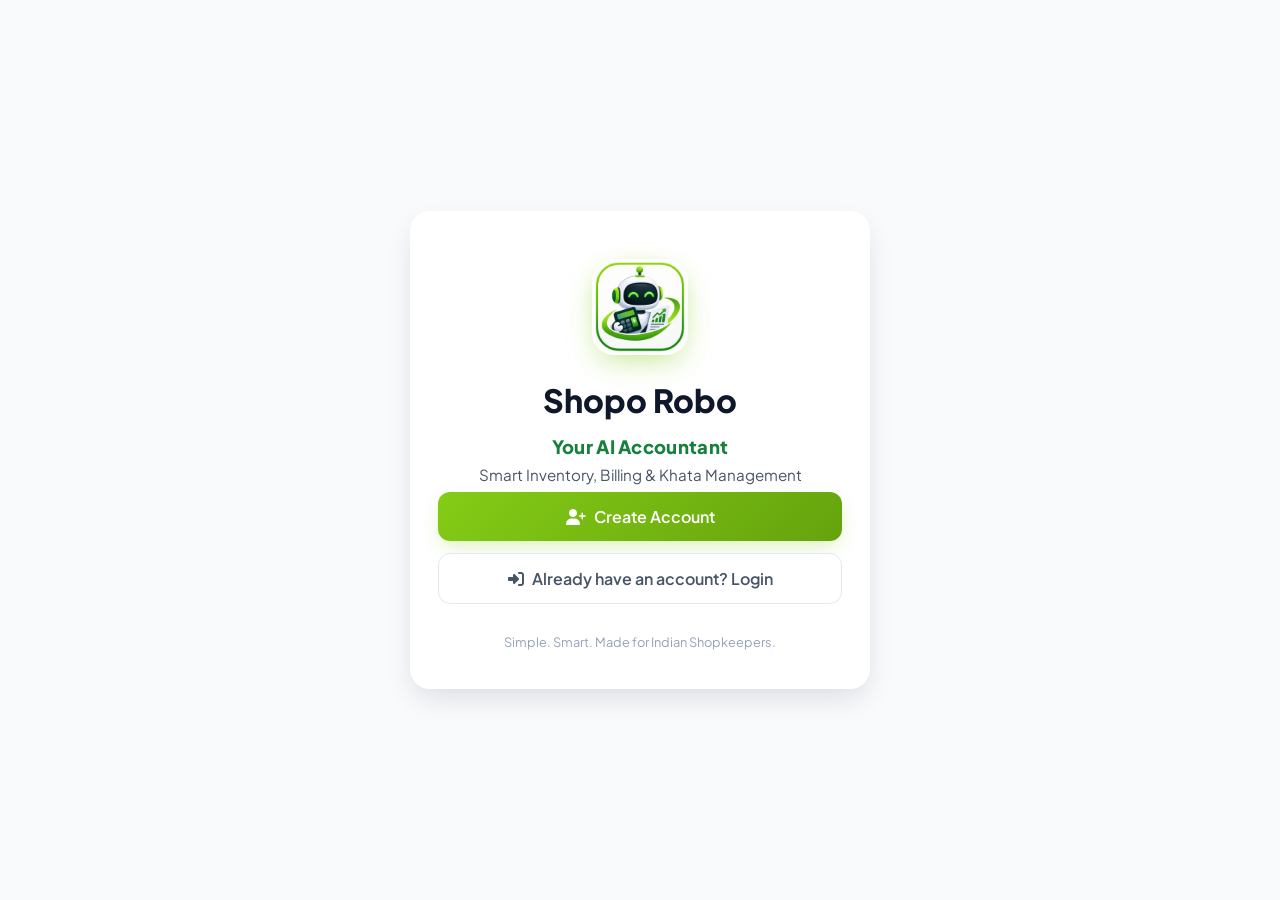
==== commit c5803c3c: "feat(branding): integrate official robot mascot, AI Accountant identity, and account creation celebr" ====
--- a/auth/index.html
+++ b/auth/index.html
@@ -4,6 +4,10 @@
     <meta charset="UTF-8">
     <meta name="viewport" content="width=device-width, initial-scale=1.0, maximum-scale=1.0, user-scalable=no">
     <title>Shopo Robo — Welcome</title>
+    <link rel="icon" type="image/png" sizes="32x32" href="/icons/favicon-32x32.png">
+    <link rel="icon" type="image/png" sizes="16x16" href="/icons/favicon-16x16.png">
+    <link rel="apple-touch-icon" sizes="180x180" href="/icons/apple-touch-icon.png">
+    <link rel="shortcut icon" href="/icons/favicon.ico">
     <link rel="icon" href="/icons/icon.svg" type="image/svg+xml">
     <link rel="manifest" href="/manifest.json">
     <link href="https://fonts.googleapis.com/css2?family=Plus+Jakarta+Sans:wght@400;500;600;700;800&display=swap" rel="stylesheet">
@@ -49,19 +53,14 @@
     <div class="auth-screen active" id="screen-welcome">
         <div class="auth-card welcome-card">
             <div class="brand-mascot">
-                <div class="mascot-circle">
-                    <i class="fas fa-robot"></i>
+                <div class="mascot-img-wrap">
+                    <img src="/icons/shopo_robo_mascot.png" alt="Shopo Robo — Your AI Accountant" class="brand-mascot-img">
                 </div>
                 <div class="mascot-glow"></div>
             </div>
             <h1 class="brand-title">Shopo Robo</h1>
-            <p class="brand-tagline">AI-Powered Inventory Assistant<br>for Smart Shopkeepers</p>
-            <p class="brand-hindi">आपकी दुकान का AI सहायक 🤖</p>
-
-            <div class="prototype-warning-banner" style="background:#FEF3C7; border:1px solid #F59E0B; color:#92400E; padding:10px 14px; border-radius:10px; margin:16px 0; font-size:0.82rem; line-height:1.4; text-align:center;">
-                <strong>⚠️ Public Prototype Demonstration</strong><br>
-                For testing only. Instance data may reset periodically. Use Mock OTP <code>123456</code>. Do not enter real personal or financial records.
-            </div>
+            <p class="brand-accountant-title">Your AI Accountant</p>
+            <p class="brand-tagline">Smart Inventory, Billing & Khata Management</p>
 
             <div class="welcome-actions">
                 <button class="btn btn-primary btn-lg" onclick="navigateTo('register')">
@@ -392,25 +391,57 @@
     </div>
 
     <!-- ============================================= -->
-    <!-- SCREEN 7: REGISTRATION SUCCESS                -->
-    <!-- ============================================= -->
-    <div class="auth-screen" id="screen-success">
-        <div class="auth-card success-card">
-            <div class="success-animation">
-                <div class="success-circle">
-                    <i class="fas fa-check"></i>
-                </div>
-                <div class="confetti-container" id="confettiContainer"></div>
-            </div>
-            <h2>Account Created! 🎉</h2>
-            <p class="success-message">Welcome to Shopo Robo, <strong id="successUserName"></strong>!</p>
-            <p class="success-sub">Your account is ready. Let's set up your shop now.</p>
-
-            <button class="btn btn-primary btn-lg" onclick="navigateTo('shop-setup')">
-                <i class="fas fa-store"></i> Set Up My Shop
+    <!-- SCREEN 7: REGISTRATION CELEBRATION (Master Feature) -->
+    <!-- ============================================= -->
+    <div class="auth-screen" id="screen-celebration">
+        <div class="celebration-fullscreen">
+            <!-- Floating Confetti & Sparkles -->
+            <div class="celebration-confetti-container" id="celebrationConfetti"></div>
+
+            <!-- Skip Button -->
+            <button type="button" class="celebration-skip-btn" onclick="proceedToShopSetup()" aria-label="Skip Celebration">
+                Skip / छोड़ें <i class="fas fa-forward"></i>
             </button>
-        </div>
-    </div>
+
+            <!-- Main Interactive Celebration Stage -->
+            <div class="celebration-stage">
+                <!-- Mascot Actor: Walks in from left, stops, bounces, thumbs up -->
+                <div class="celebration-robot-actor" id="celebrationRobotActor">
+                    <div class="robot-shadow"></div>
+                    <div class="robot-figure" id="robotFigure">
+                        <img src="/icons/shopo_robo_mascot.png" alt="Shopo Robo Mascot" class="celebration-robot-img">
+                        <!-- Friendly Thumbs Up Badge -->
+                        <div class="robot-thumbs-up-badge" id="robotThumbsUp">
+                            <span class="thumbs-up-emoji">👍</span>
+                            <span class="thumbs-up-sparkle">✨</span>
+                        </div>
+                    </div>
+                    <!-- Timed Speech Bubble -->
+                    <div class="celebration-speech-bubble" id="celebrationSpeechBubble">
+                        <div class="speech-tail"></div>
+                        <p class="speech-text" id="speechText">Congratulations! Your Shopo account is created, Boss!</p>
+                        <button type="button" class="speech-audio-btn" id="speechAudioBtn" onclick="toggleCelebrationAudio()" title="Replay voice">
+                            <i class="fas fa-volume-up"></i>
+                        </button>
+                    </div>
+                </div>
+
+                <!-- Welcome Text & Continue Flow -->
+                <div class="celebration-message-card" id="celebrationMessageCard">
+                    <h1 class="celebration-welcome-title">Welcome to Shopo Robo</h1>
+                    <p class="celebration-welcome-sub">Your AI Accountant is ready to help you manage your business.</p>
+                    
+                    <div class="celebration-actions">
+                        <button type="button" class="btn btn-primary btn-lg celebration-continue-btn" id="btnContinueToShopSetup" onclick="proceedToShopSetup()">
+                            <i class="fas fa-store-alt"></i> Let's Set Up Your Shop
+                        </button>
+                    </div>
+                </div>
+            </div>
+        </div>
+    </div>
+    <!-- Backward compatibility element for test suite -->
+    <div id="screen-success" style="display:none;"><span id="successUserName"></span></div>
 
     <!-- ============================================= -->
     <!-- SCREEN 8: SHOP SETUP                          -->
--- a/auth/auth.css
+++ b/auth/auth.css
@@ -23,6 +23,26 @@
     --lime-600: #65A30D;
     --lime-700: #4D7C0F;
 
+    /* Master Design Tokens — Colors */
+    --color-white:          #FFFFFF;
+    --color-primary-lime:   #84CC16;
+    --color-dark-lime:      #65A30D;
+    --color-deep-green:     #4D7C0F;
+    --color-pale-green:     #F7FEE7;
+    --color-light-green:    #ECFCCB;
+    --color-text-main:      #0F172A;
+    --color-text-secondary: #475569;
+    --color-success:        #059669;
+    --color-processing:     #D97706;
+    --color-error:          #DC2626;
+    --color-speaking:       #2563EB;
+
+    /* Master Design Tokens — Motion Guidelines */
+    --dur-button:    160ms;
+    --dur-card:      220ms;
+    --dur-panel:     260ms;
+    --ease-spring:   cubic-bezier(0.16, 1, 0.3, 1);
+
     --bg-main:  #F8FAFC;
     --bg-card:  #FFFFFF;
 
@@ -42,10 +62,10 @@
     --blue-500:   #3B82F6;
     --blue-100:   #DBEAFE;
 
-    --shadow-sm:  0 1px 2px rgba(0,0,0,0.05);
-    --shadow-md:  0 4px 12px rgba(0,0,0,0.08);
-    --shadow-lg:  0 8px 24px rgba(0,0,0,0.12);
-    --shadow-lime: 0 8px 20px -4px rgba(132,204,22,0.25);
+    --shadow-sm:  0 1px 2px rgba(15,23,42,0.05);
+    --shadow-md:  0 4px 12px rgba(15,23,42,0.08);
+    --shadow-lg:  0 12px 28px -4px rgba(15,23,42,0.12);
+    --shadow-lime: 0 8px 20px -4px rgba(132,204,22,0.3);
 
     --radius-sm:   8px;
     --radius-md:  12px;
@@ -53,7 +73,7 @@
     --radius-xl:  20px;
     --radius-full: 9999px;
 
-    --font-sans: 'Plus Jakarta Sans', -apple-system, BlinkMacSystemFont, "Segoe UI", Roboto, sans-serif;
+    --font-sans: 'Plus Jakarta Sans', system-ui, -apple-system, BlinkMacSystemFont, "Segoe UI", Roboto, sans-serif;
 }
 
 html { font-size: 16px; }
@@ -272,10 +292,14 @@
 .btn-primary:hover {
     background: linear-gradient(135deg, var(--lime-600), var(--lime-700));
     box-shadow: 0 10px 24px -4px rgba(132,204,22,0.35);
-    transform: translateY(-1px);
+    transform: translateY(-2px);
 }
 .btn-primary:active {
-    transform: translateY(0);
+    transform: scale(0.98);
+}
+.btn-primary:focus-visible {
+    outline: 2px solid var(--lime-500);
+    outline-offset: 2px;
 }
 .btn-primary:disabled {
     opacity: 0.6;
@@ -293,6 +317,14 @@
     background: var(--lime-50);
     border-color: var(--lime-300);
     color: var(--lime-700);
+    transform: translateY(-2px);
+}
+.btn-secondary:active {
+    transform: scale(0.98);
+}
+.btn-secondary:focus-visible {
+    outline: 2px solid var(--lime-500);
+    outline-offset: 2px;
 }
 
 .btn-link {
@@ -566,7 +598,8 @@
 
 .otp-box:focus {
     border-color: var(--lime-500);
-    box-shadow: 0 0 0 3px rgba(132,204,22,0.2);
+    box-shadow: 0 0 0 3px rgba(132,204,22,0.25);
+    transform: scale(1.04);
 }
 
 .otp-box.filled {
@@ -1042,3 +1075,440 @@
         transition-duration: 0.01ms !important;
     }
 }
+
+
+/* ==========================================================================
+   OFFICIAL MASCOT BRANDING & ACCOUNT CREATION CELEBRATION
+   ========================================================================== */
+
+/* ── Brand Mascot Image & Heading ── */
+.mascot-img-wrap {
+    width: 96px;
+    height: 96px;
+    margin: 0 auto;
+    position: relative;
+    z-index: 1;
+    border-radius: 22px;
+    overflow: hidden;
+    background: #FFFFFF;
+    box-shadow: 0 10px 28px -4px rgba(132, 204, 22, 0.4);
+    display: flex;
+    align-items: center;
+    justify-content: center;
+    transition: transform var(--dur-card, 220ms) var(--ease-spring, cubic-bezier(0.16, 1, 0.3, 1));
+}
+
+.mascot-img-wrap:hover {
+    transform: scale(1.04);
+}
+
+.brand-mascot-img {
+    width: 100%;
+    height: 100%;
+    object-fit: contain;
+    display: block;
+}
+
+.brand-accountant-title {
+    font-size: 1.15rem;
+    font-weight: 800;
+    color: var(--color-primary-green, #16803C);
+    letter-spacing: 0.3px;
+    margin-top: 4px;
+    margin-bottom: 2px;
+}
+
+/* ── Celebration Screen Fullscreen Stage ── */
+#screen-celebration {
+    padding: 0 !important;
+    position: fixed;
+    inset: 0;
+    z-index: 9999;
+    background: #FFFFFF;
+}
+
+.celebration-fullscreen {
+    position: relative;
+    width: 100vw;
+    height: 100vh;
+    overflow: hidden;
+    background: radial-gradient(circle at 50% 28%, rgba(132, 204, 22, 0.15) 0%, rgba(240, 253, 244, 0.45) 45%, #FFFFFF 85%);
+    display: flex;
+    flex-direction: column;
+    align-items: center;
+    justify-content: center;
+    padding: 24px;
+}
+
+/* Floating Confetti Container */
+.celebration-confetti-container {
+    position: absolute;
+    inset: 0;
+    pointer-events: none;
+    overflow: hidden;
+    z-index: 1;
+}
+
+.confetti-particle {
+    position: absolute;
+    border-radius: 4px;
+    animation: confettiFall 3.8s linear infinite;
+    opacity: 0.85;
+}
+
+/* Skip Button */
+.celebration-skip-btn {
+    position: absolute;
+    top: 24px;
+    right: 28px;
+    z-index: 10;
+    background: rgba(255, 255, 255, 0.88);
+    backdrop-filter: blur(8px);
+    border: 1px solid var(--color-border, #E2E8F0);
+    border-radius: var(--radius-full, 9999px);
+    padding: 8px 18px;
+    font-size: 0.85rem;
+    font-weight: 700;
+    color: var(--color-text-secondary, #64748B);
+    cursor: pointer;
+    display: inline-flex;
+    align-items: center;
+    gap: 8px;
+    transition: all 0.2s ease;
+    box-shadow: 0 2px 6px rgba(0, 0, 0, 0.04);
+}
+
+.celebration-skip-btn:hover {
+    background: #FFFFFF;
+    color: var(--color-primary-green, #16803C);
+    border-color: var(--color-primary-green, #16803C);
+    transform: translateY(-1px);
+}
+
+/* Main Interactive Stage */
+.celebration-stage {
+    position: relative;
+    z-index: 5;
+    display: flex;
+    flex-direction: column;
+    align-items: center;
+    max-width: 620px;
+    width: 100%;
+}
+
+/* Robot Actor (Walk in, body bounce, thumbs up) */
+.celebration-robot-actor {
+    position: relative;
+    display: flex;
+    flex-direction: column;
+    align-items: center;
+    margin-bottom: 24px;
+    animation: robotWalkIn 1.8s cubic-bezier(0.16, 1, 0.3, 1) forwards;
+}
+
+.robot-figure {
+    position: relative;
+    width: 170px;
+    height: 170px;
+    animation: walkSway 0.45s ease-in-out infinite alternate;
+}
+
+.celebration-robot-img {
+    width: 100%;
+    height: 100%;
+    object-fit: contain;
+    border-radius: 36px;
+    box-shadow: 0 16px 36px -6px rgba(132, 204, 22, 0.38);
+    background: #FFFFFF;
+}
+
+.robot-shadow {
+    width: 130px;
+    height: 14px;
+    background: radial-gradient(ellipse at center, rgba(15, 23, 42, 0.16) 0%, transparent 70%);
+    border-radius: 50%;
+    margin-top: 10px;
+    animation: shadowPulse 0.45s ease-in-out infinite alternate;
+}
+
+/* Friendly Thumbs Up Badge */
+.robot-thumbs-up-badge {
+    position: absolute;
+    bottom: -6px;
+    right: -10px;
+    width: 52px;
+    height: 52px;
+    border-radius: 50%;
+    background: #FFFFFF;
+    border: 3px solid #16803C;
+    box-shadow: 0 6px 18px rgba(22, 128, 60, 0.35);
+    display: flex;
+    align-items: center;
+    justify-content: center;
+    font-size: 1.6rem;
+    transform: scale(0);
+    opacity: 0;
+    animation: thumbsUpPop 0.5s cubic-bezier(0.175, 0.885, 0.32, 1.275) 1.9s forwards;
+    z-index: 2;
+}
+
+.thumbs-up-sparkle {
+    position: absolute;
+    top: -8px;
+    right: -6px;
+    font-size: 1rem;
+    animation: sparkleSpin 1.4s infinite ease-in-out;
+}
+
+/* Timed Speech Bubble */
+.celebration-speech-bubble {
+    position: absolute;
+    top: -84px;
+    background: #FFFFFF;
+    border: 2px solid #84CC16;
+    border-radius: 20px;
+    padding: 14px 22px;
+    box-shadow: 0 10px 28px -4px rgba(132, 204, 22, 0.28);
+    display: flex;
+    align-items: center;
+    gap: 12px;
+    max-width: 380px;
+    width: max-content;
+    transform: scale(0);
+    opacity: 0;
+    animation: speechBubblePop 0.45s cubic-bezier(0.175, 0.885, 0.32, 1.275) 2.1s forwards;
+    z-index: 4;
+}
+
+.speech-tail {
+    position: absolute;
+    bottom: -11px;
+    left: 50%;
+    transform: translateX(-50%);
+    width: 0;
+    height: 0;
+    border-left: 10px solid transparent;
+    border-right: 10px solid transparent;
+    border-top: 11px solid #84CC16;
+}
+
+.speech-tail::after {
+    content: '';
+    position: absolute;
+    top: -12px;
+    left: -8px;
+    width: 0;
+    height: 0;
+    border-left: 8px solid transparent;
+    border-right: 8px solid transparent;
+    border-top: 9px solid #FFFFFF;
+}
+
+.speech-text {
+    font-size: 0.96rem;
+    font-weight: 800;
+    color: #1F2937;
+    line-height: 1.35;
+    margin: 0;
+}
+
+.speech-audio-btn {
+    background: var(--color-pale-green, #F0FDF4);
+    border: 1px solid #DCFCE7;
+    color: var(--color-primary-green, #16803C);
+    width: 32px;
+    height: 32px;
+    border-radius: 50%;
+    display: flex;
+    align-items: center;
+    justify-content: center;
+    cursor: pointer;
+    flex-shrink: 0;
+    transition: all 0.2s ease;
+}
+
+.speech-audio-btn:hover {
+    background: #DCFCE7;
+    transform: scale(1.1);
+}
+
+.speech-audio-btn.playing {
+    background: var(--color-primary-green, #16803C);
+    color: #FFFFFF;
+    animation: pulseAudio 0.8s infinite alternate;
+}
+
+/* Welcome Message Card */
+.celebration-message-card {
+    text-align: center;
+    opacity: 0;
+    transform: translateY(20px);
+    animation: messageSlideUp 0.6s cubic-bezier(0.16, 1, 0.3, 1) 2.7s forwards;
+}
+
+.celebration-welcome-title {
+    font-size: 1.85rem;
+    font-weight: 800;
+    color: #1F2937;
+    letter-spacing: -0.5px;
+    margin-bottom: 8px;
+}
+
+.celebration-welcome-sub {
+    font-size: 1.02rem;
+    color: #4B5563;
+    line-height: 1.5;
+    margin-bottom: 24px;
+    max-width: 480px;
+}
+
+.celebration-continue-btn {
+    background: var(--color-primary-green, #16803C) !important;
+    color: #FFFFFF !important;
+    font-size: 1.05rem !important;
+    font-weight: 700 !important;
+    padding: 14px 34px !important;
+    border-radius: 12px !important;
+    box-shadow: 0 8px 20px -2px rgba(22, 128, 60, 0.35) !important;
+    transition: all 0.2s ease !important;
+    animation: buttonPulse 2.2s infinite ease-in-out 3.4s;
+}
+
+.celebration-continue-btn:hover {
+    background: var(--color-emerald-dark, #15803D) !important;
+    transform: translateY(-2px) !important;
+    box-shadow: 0 12px 28px -4px rgba(22, 128, 60, 0.45) !important;
+}
+
+/* ── Keyframe Animations ── */
+@keyframes robotWalkIn {
+    0% {
+        transform: translateX(-110vw) scale(0.9);
+    }
+    75% {
+        transform: translateX(12px) scale(1.02);
+    }
+    100% {
+        transform: translateX(0) scale(1);
+    }
+}
+
+@keyframes walkSway {
+    0% {
+        transform: rotate(-3deg) translateY(0);
+    }
+    50% {
+        transform: rotate(0deg) translateY(-8px);
+    }
+    100% {
+        transform: rotate(3deg) translateY(0);
+    }
+}
+
+@keyframes shadowPulse {
+    0% {
+        transform: scaleX(0.85);
+        opacity: 0.6;
+    }
+    100% {
+        transform: scaleX(1.1);
+        opacity: 0.9;
+    }
+}
+
+@keyframes thumbsUpPop {
+    0% {
+        transform: scale(0) rotate(-20deg);
+        opacity: 0;
+    }
+    70% {
+        transform: scale(1.25) rotate(10deg);
+        opacity: 1;
+    }
+    100% {
+        transform: scale(1) rotate(0deg);
+        opacity: 1;
+    }
+}
+
+@keyframes speechBubblePop {
+    0% {
+        transform: scale(0) translateY(16px);
+        opacity: 0;
+    }
+    75% {
+        transform: scale(1.05) translateY(-4px);
+        opacity: 1;
+    }
+    100% {
+        transform: scale(1) translateY(0);
+        opacity: 1;
+    }
+}
+
+@keyframes messageSlideUp {
+    0% {
+        opacity: 0;
+        transform: translateY(24px);
+    }
+    100% {
+        opacity: 1;
+        transform: translateY(0);
+    }
+}
+
+@keyframes buttonPulse {
+    0%, 100% {
+        box-shadow: 0 8px 20px -2px rgba(22, 128, 60, 0.35);
+    }
+    50% {
+        box-shadow: 0 12px 28px 2px rgba(132, 204, 22, 0.55);
+    }
+}
+
+@keyframes sparkleSpin {
+    0%, 100% {
+        transform: rotate(0deg) scale(0.9);
+    }
+    50% {
+        transform: rotate(180deg) scale(1.2);
+    }
+}
+
+@keyframes pulseAudio {
+    0% { transform: scale(1); }
+    100% { transform: scale(1.15); }
+}
+
+@keyframes confettiFall {
+    0% {
+        transform: translateY(-20px) rotate(0deg);
+        opacity: 1;
+    }
+    100% {
+        transform: translateY(105vh) rotate(360deg);
+        opacity: 0;
+    }
+}
+
+/* ── Accessibility: Prefers Reduced Motion ── */
+@media (prefers-reduced-motion: reduce) {
+    .celebration-robot-actor {
+        animation: none !important;
+        transform: none !important;
+    }
+    .robot-figure,
+    .robot-shadow,
+    .robot-thumbs-up-badge,
+    .celebration-speech-bubble,
+    .celebration-message-card,
+    .celebration-continue-btn,
+    .thumbs-up-sparkle {
+        animation: none !important;
+        transform: none !important;
+        opacity: 1 !important;
+    }
+    .celebration-confetti-container {
+        display: none !important;
+    }
+}
